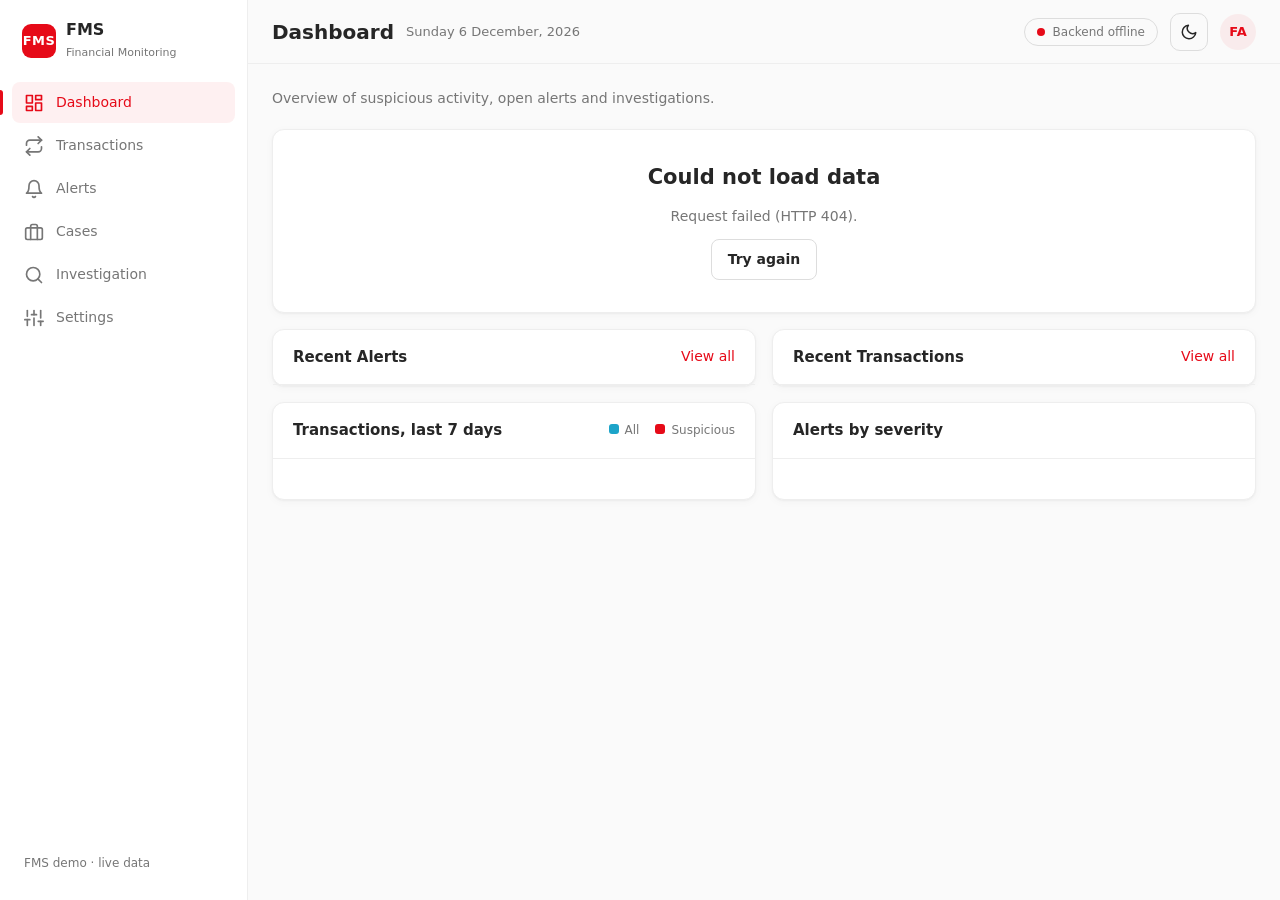
==== frontend/index.html @ 18df4286 "App" ====
<!DOCTYPE html>
<html lang="en">
<head>
  <meta charset="utf-8">
  <meta name="viewport" content="width=device-width, initial-scale=1">
  <title>Dashboard · FMS</title>
  <script src="js/theme.js"></script>
  <link rel="stylesheet" href="css/style.css">
</head>
<body data-page="dashboard" data-title="Dashboard">
  <main>
    <p class="page-desc">Overview of suspicious activity, open alerts and investigations.</p>

    <section class="kpi-grid" id="kpis" aria-label="Key metrics"></section>

    <section class="grid-2">
      <div class="card">
        <div class="card-head"><h2>Recent Alerts</h2><a class="link" href="html/alerts.html">View all</a></div>
        <div id="recent-alerts"></div>
      </div>
      <div class="card">
        <div class="card-head"><h2>Recent Transactions</h2><a class="link" href="html/transactions.html">View all</a></div>
        <div id="recent-transactions"></div>
      </div>
    </section>

    <section class="grid-2">
      <div class="card">
        <div class="card-head">
          <h2>Transactions, last 7 days</h2>
          <div class="legend"><span style="--c: var(--chart-2)">All</span><span style="--c: var(--chart-1)">Suspicious</span></div>
        </div>
        <div class="card-body" id="chart-week"></div>
      </div>
      <div class="card">
        <div class="card-head"><h2>Alerts by severity</h2></div>
        <div class="card-body" id="chart-severity"></div>
      </div>
    </section>
  </main>

  <script src="js/config.js"></script>
  <script src="js/api.js"></script>
  <script src="js/components.js"></script>
  <script src="js/dashboard.js"></script>
</body>
</html>
---- frontend/css/style.css ----
/* FMS viewer – styles
   Colours come from the design guide; themes switch via [data-theme] on <html>. */

:root {
  --bg: #FAFAFA;
  --card: #FFFFFF;
  --sidebar: #FFFFFF;
  --border: #EEEEEE;
  --border-strong: #DDDDDD;
  --text: #262626;
  --muted: #767676;
  --primary: #E60A18;
  --on-primary: #FFFFFF;
  --accent: rgba(230, 10, 24, 0.06);
  --danger: #E60A18;
  --shadow: 0 1px 2px rgba(0, 0, 0, 0.04), 0 2px 10px rgba(0, 0, 0, 0.03);

  --chart-1: #E60A18;
  --chart-2: #1DA4C9;
  --chart-3: #E7BA75;
  --chart-4: #97070E;
  --chart-5: #767676;

  --sev-critical-bg: #97070E; --sev-critical-fg: #FFFFFF;
  --sev-high-bg: #E60A18;     --sev-high-fg: #FFFFFF;
  --sev-medium-bg: #E7BA75;   --sev-medium-fg: #262626;
  --sev-low-bg: #1DA4C9;      --sev-low-fg: #FFFFFF;

  --st-open: #1DA4C9;
  --st-investigating: #E7BA75;
  --st-closed: #00C78A;

  --radius: 12px;
  --sidebar-w: 248px;
  --header-h: 64px;
}

:root[data-theme="dark"] {
  --bg: #191919;
  --card: #262626;
  --sidebar: #191919;
  --border: #333333;
  --border-strong: #444444;
  --text: #EEEEEE;
  --muted: #BFBFBF;
  --primary: #ED5E65;
  --on-primary: #191919;
  --accent: rgba(230, 10, 24, 0.20);
  --danger: #ED5E65;
  --shadow: none;

  --chart-1: #ED5E65;
  --chart-2: #6CD6F4;
  --chart-3: #E7BA75;
  --chart-4: #F6ACB1;
  --chart-5: #BFBFBF;
}

* { box-sizing: border-box; }

html { color-scheme: light; }
:root[data-theme="dark"] { color-scheme: dark; }

body {
  margin: 0;
  background: var(--bg);
  color: var(--text);
  font-family: system-ui, -apple-system, "Segoe UI", Roboto, "Helvetica Neue", Arial, sans-serif;
  font-size: 14px;
  line-height: 1.5;
}

h1, h2, h3, p { margin: 0; }
a { color: inherit; }
button { font: inherit; color: inherit; }
:focus-visible { outline: 2px solid var(--primary); outline-offset: 2px; }

.muted { color: var(--muted); }
.mono { font-family: ui-monospace, SFMono-Regular, Menlo, Consolas, monospace; font-size: 13px; }
.link { color: var(--primary); text-decoration: none; font-weight: 500; }
.link:hover { text-decoration: underline; }
.icon { flex: none; }
[hidden] { display: none !important; }

/* ---------- Shell ---------- */

.sidebar {
  position: fixed; inset: 0 auto 0 0;
  width: var(--sidebar-w);
  background: var(--sidebar);
  border-right: 1px solid var(--border);
  display: flex; flex-direction: column;
  padding: 16px 12px;
  z-index: 40;
}

.brand { display: flex; align-items: center; gap: 10px; padding: 4px 10px 20px; text-decoration: none; }
.brand-mark {
  width: 34px; height: 34px; border-radius: 9px;
  background: var(--primary); color: var(--on-primary);
  display: grid; place-items: center; font-weight: 800; font-size: 13px; letter-spacing: 0.5px;
}
.brand-name { font-weight: 700; font-size: 16px; line-height: 1.1; }
.brand-sub { font-size: 11px; color: var(--muted); }

.nav { display: flex; flex-direction: column; gap: 2px; }
.nav-link {
  position: relative;
  display: flex; align-items: center; gap: 12px;
  padding: 10px 12px; border-radius: 8px;
  color: var(--muted); text-decoration: none; font-weight: 500;
}
.nav-link:hover { background: var(--accent); color: var(--text); }
.nav-link.active { background: var(--accent); color: var(--primary); }
.nav-link.active::before {
  content: ""; position: absolute; left: -12px; top: 8px; bottom: 8px;
  width: 3px; border-radius: 0 3px 3px 0; background: var(--primary);
}
.nav-count {
  margin-left: auto; min-width: 22px; padding: 0 7px; text-align: center;
  border-radius: 999px; background: var(--primary); color: var(--on-primary);
  font-size: 11px; font-weight: 700; line-height: 20px;
}

.sidebar-foot { margin-top: auto; padding: 12px; font-size: 12px; color: var(--muted); }
.sidebar-backdrop { display: none; }

.main-col { margin-left: var(--sidebar-w); min-height: 100vh; }

.header {
  position: sticky; top: 0; z-index: 30;
  height: var(--header-h);
  display: flex; align-items: center; gap: 12px;
  padding: 0 24px;
  background: var(--bg);
  border-bottom: 1px solid var(--border);
}
.header h1 { font-size: 20px; font-weight: 700; }
.header-date { color: var(--muted); font-size: 13px; }
.header-right { margin-left: auto; display: flex; align-items: center; gap: 12px; }

.live-pill {
  display: inline-flex; align-items: center; gap: 8px;
  padding: 4px 12px; border: 1px solid var(--border-strong); border-radius: 999px;
  font-size: 12px; color: var(--muted);
}
.live-dot { width: 8px; height: 8px; border-radius: 50%; background: var(--st-closed); animation: pulse 2s infinite; }
.live-dot.wait { background: var(--muted); animation: none; }
.live-dot.off { background: var(--danger); animation: none; }
@keyframes pulse { 50% { opacity: 0.35; } }

.icon-btn {
  width: 38px; height: 38px; display: grid; place-items: center;
  background: transparent; border: 1px solid var(--border-strong); border-radius: 10px; cursor: pointer;
}
.icon-btn:hover { background: var(--accent); }
.menu-btn { display: none; }
.icon-sun { display: none; }
:root[data-theme="dark"] .icon-sun { display: block; }
:root[data-theme="dark"] .icon-moon { display: none; }

.avatar {
  width: 36px; height: 36px; border-radius: 50%;
  background: var(--accent); color: var(--primary);
  display: grid; place-items: center; font-weight: 700; font-size: 13px;
}

.content { padding: 24px; max-width: 1320px; }
.page-desc { color: var(--muted); margin-bottom: 20px; }

/* ---------- Cards, grids ---------- */

.card { background: var(--card); border: 1px solid var(--border); border-radius: var(--radius); box-shadow: var(--shadow); }
.card-head { display: flex; align-items: center; justify-content: space-between; gap: 12px; padding: 16px 20px; border-bottom: 1px solid var(--border); }
.card-head h2 { font-size: 15px; font-weight: 600; }
.card-body { padding: 20px; }

.kpi-grid { display: grid; grid-template-columns: repeat(auto-fit, minmax(210px, 1fr)); gap: 16px; margin-bottom: 16px; }
.grid-2 { display: grid; grid-template-columns: repeat(2, minmax(0, 1fr)); gap: 16px; margin-bottom: 16px; }

.kpi { display: flex; align-items: flex-start; gap: 12px; padding: 16px; text-decoration: none; transition: border-color 0.15s, transform 0.15s; }
.kpi:hover { border-color: var(--primary); transform: translateY(-1px); }
.kpi-icon { flex: none; width: 40px; height: 40px; border-radius: 10px; display: grid; place-items: center; background: var(--accent); color: var(--primary); }
.kpi-critical .kpi-icon { background: var(--sev-critical-bg); color: #FFFFFF; }
.kpi-blue .kpi-icon { background: color-mix(in srgb, var(--st-open) 18%, transparent); color: var(--st-open); }
.kpi-gold .kpi-icon { background: color-mix(in srgb, var(--st-investigating) 22%, transparent); color: var(--st-investigating); }
.kpi-label { color: var(--muted); font-size: 13px; }
.kpi-value { font-size: 28px; font-weight: 700; line-height: 1.2; }
.kpi-hint { color: var(--muted); font-size: 12px; margin-top: 2px; }

/* ---------- Lists (dashboard widgets) ---------- */

.list-item {
  display: flex; align-items: center; justify-content: space-between; gap: 12px;
  padding: 12px 20px; text-decoration: none; border-bottom: 1px solid var(--border);
}
.list-item:last-child { border-bottom: 0; }
.list-item:hover { background: var(--accent); }
.li-main, .li-side { display: flex; flex-direction: column; min-width: 0; }
.li-side { align-items: flex-end; gap: 4px; flex: none; }
.li-title { font-weight: 600; }
.li-sub { font-size: 12px; color: var(--muted); }
.li-amount { font-weight: 600; }

/* ---------- Badges ---------- */

.badge {
  display: inline-flex; align-items: center; gap: 6px;
  padding: 2px 10px; border-radius: 999px;
  font-size: 12px; font-weight: 600; line-height: 20px; white-space: nowrap;
}
.sev-critical { background: var(--sev-critical-bg); color: var(--sev-critical-fg); }
.sev-high { background: var(--sev-high-bg); color: var(--sev-high-fg); }
.sev-medium { background: var(--sev-medium-bg); color: var(--sev-medium-fg); }
.sev-low { background: var(--sev-low-bg); color: var(--sev-low-fg); }
:root[data-theme="dark"] .sev-critical { box-shadow: inset 0 0 0 1px rgba(255, 255, 255, 0.25); }

.status { background: color-mix(in srgb, var(--c) 16%, transparent); color: var(--text); }
.status::before { content: ""; width: 8px; height: 8px; border-radius: 50%; background: var(--c); }
.status-open, .status-pending { --c: var(--st-open); }
.status-investigating, .status-under-review { --c: var(--st-investigating); }
.status-closed, .status-completed, .status-resolved { --c: var(--st-closed); }
.status-suspicious, .status-confirmed { --c: var(--danger); }
.status-dismissed { --c: var(--muted); }

/* ---------- Tables ---------- */

.toolbar { display: flex; flex-wrap: wrap; align-items: center; gap: 10px; padding: 14px 16px; border-bottom: 1px solid var(--border); }
.toolbar .input[type="search"] { flex: 1 1 220px; max-width: 320px; }
.toolbar-count { margin-left: auto; color: var(--muted); font-size: 13px; }

.input {
  background: var(--card); color: var(--text);
  border: 1px solid var(--border-strong); border-radius: 8px;
  padding: 8px 12px; font: inherit; font-size: 14px;
}
textarea.input { width: 100%; resize: vertical; }

.table-wrap { overflow-x: auto; }
.table { width: 100%; border-collapse: collapse; min-width: 560px; }
.table th {
  text-align: left; padding: 12px 16px;
  font-size: 12px; font-weight: 600; text-transform: uppercase; letter-spacing: 0.04em; color: var(--muted);
  border-bottom: 1px solid var(--border); white-space: nowrap;
}
.table td { padding: 13px 16px; border-bottom: 1px solid var(--border); vertical-align: middle; }
.table tr:last-child td { border-bottom: 0; }
.table .num { text-align: right; }
.table tbody tr.clickable { cursor: pointer; }
.table tbody tr.clickable:hover { background: var(--accent); }
.table .id { font-weight: 600; }
.was { display: block; font-size: 12px; color: var(--muted); text-decoration: line-through; }
.empty { padding: 40px 20px; text-align: center; color: var(--muted); }

/* ---------- Buttons ---------- */

.btn {
  display: inline-flex; align-items: center; justify-content: center; gap: 8px;
  padding: 9px 16px; border-radius: 8px; border: 1px solid transparent;
  font-weight: 600; font-size: 14px; text-decoration: none; cursor: pointer;
}
.btn-primary { background: var(--primary); color: var(--on-primary); }
.btn-primary:hover { filter: brightness(0.92); }
.btn-ghost { background: transparent; border-color: var(--border-strong); color: var(--text); }
.btn-ghost:hover { background: var(--accent); }

/* ---------- Drawer ---------- */

.overlay { position: fixed; inset: 0; background: rgba(0, 0, 0, 0.4); opacity: 0; pointer-events: none; transition: opacity 0.2s; z-index: 50; }
.drawer-open .overlay { opacity: 1; pointer-events: auto; }

.drawer {
  position: fixed; top: 0; right: 0; bottom: 0; z-index: 60;
  width: min(480px, 100vw);
  background: var(--card); border-left: 1px solid var(--border);
  display: flex; flex-direction: column;
  transform: translateX(100%); transition: transform 0.25s ease; visibility: hidden;
}
.drawer.open { transform: none; visibility: visible; }
.drawer-head { display: flex; align-items: flex-start; justify-content: space-between; gap: 12px; padding: 20px; border-bottom: 1px solid var(--border); }
.drawer-head h2 { font-size: 18px; }
.drawer-sub { margin-top: 6px; display: flex; gap: 8px; flex-wrap: wrap; }
.drawer-body { padding: 20px; overflow-y: auto; flex: 1; }
.drawer-actions { padding: 16px 20px; border-top: 1px solid var(--border); display: flex; gap: 10px; flex-wrap: wrap; }

.details { margin: 0; display: grid; gap: 16px; }
.details dt { font-size: 12px; color: var(--muted); margin-bottom: 2px; }
.details dd { margin: 0; font-weight: 500; }
.details.cols { grid-template-columns: repeat(auto-fit, minmax(170px, 1fr)); }

.section-title { font-size: 12px; font-weight: 600; text-transform: uppercase; letter-spacing: 0.04em; color: var(--muted); margin: 24px 0 10px; }
.note { padding: 12px 14px; border-radius: 8px; background: var(--accent); }

/* ---------- Timeline ---------- */

.timeline { list-style: none; margin: 0; padding: 0; }
.timeline li { position: relative; padding: 0 0 18px 22px; }
.timeline li::before { content: ""; position: absolute; left: 3px; top: 6px; width: 9px; height: 9px; border-radius: 50%; background: var(--primary); }
.timeline li::after { content: ""; position: absolute; left: 7px; top: 16px; bottom: -2px; width: 1px; background: var(--border-strong); }
.timeline li:last-child { padding-bottom: 0; }
.timeline li:last-child::after { display: none; }
.tl-event { font-weight: 600; }
.tl-detail { color: var(--muted); font-size: 13px; }
.tl-time { color: var(--muted); font-size: 12px; }

/* ---------- Charts ---------- */

.legend { display: flex; gap: 16px; font-size: 12px; color: var(--muted); }
.legend span::before { content: ""; display: inline-block; width: 10px; height: 10px; border-radius: 3px; background: var(--c); margin-right: 6px; }

.bars { display: flex; justify-content: space-between; gap: 8px; }
.bar-group { flex: 1; display: flex; flex-direction: column; align-items: center; gap: 8px; }
.bar-pair { height: 170px; display: flex; align-items: flex-end; gap: 4px; }
.bar-col { height: 100%; display: flex; flex-direction: column; justify-content: flex-end; align-items: center; gap: 3px; }
.bar { width: 20px; border-radius: 4px 4px 0 0; min-height: 4px; }
.bar-val { font-size: 11px; color: var(--muted); }
.bar-label { font-size: 12px; color: var(--muted); }

.hbar { display: grid; grid-template-columns: 72px 1fr 28px; align-items: center; gap: 12px; margin-bottom: 14px; }
.hbar:last-child { margin-bottom: 0; }
.hbar-track { height: 12px; border-radius: 6px; background: var(--accent); overflow: hidden; }
.hbar-fill { height: 100%; border-radius: 6px; }
.hbar-count { text-align: right; font-weight: 600; }

/* ---------- Spinner ---------- */

.spinner-wrap { grid-column: 1 / -1; display: grid; place-items: center; padding: 40px 0; }
.spinner { width: 28px; height: 28px; border-radius: 50%; border: 3px solid var(--border-strong); border-top-color: var(--primary); animation: spin 0.8s linear infinite; }
@keyframes spin { to { transform: rotate(360deg); } }

/* ---------- Investigation ---------- */

.inv-top { display: flex; flex-wrap: wrap; align-items: center; justify-content: space-between; gap: 12px; margin-bottom: 16px; }
.inv-top label { display: flex; align-items: center; gap: 10px; color: var(--muted); }

.flow { list-style: none; margin: 0 0 16px; padding: 0; display: flex; flex-wrap: wrap; align-items: center; gap: 6px 8px; }
.flow li { display: flex; align-items: center; gap: 8px; }
.flow li:not(:last-child)::after { content: "›"; color: var(--muted); }
.flow a, .flow button, .flow .current {
  padding: 4px 12px; border-radius: 999px; border: 1px solid var(--border-strong);
  background: var(--card); text-decoration: none; font-size: 13px; font-weight: 500; cursor: pointer;
}
.flow a:hover, .flow button:hover { border-color: var(--primary); color: var(--primary); }
.flow .current { background: var(--accent); border-color: var(--primary); color: var(--primary); cursor: default; }

.case-summary { margin-bottom: 16px; }
.case-title { display: flex; flex-wrap: wrap; align-items: center; gap: 10px; margin-bottom: 4px; }
.case-title h2 { font-size: 18px; }

.tabs { display: flex; gap: 4px; border-bottom: 1px solid var(--border); margin-bottom: 16px; overflow-x: auto; }
.tab {
  background: none; border: 0; border-bottom: 2px solid transparent; margin-bottom: -1px;
  padding: 10px 18px; cursor: pointer; color: var(--muted); font-weight: 600; white-space: nowrap;
}
.tab:hover { color: var(--text); }
.tab[aria-selected="true"] { color: var(--primary); border-bottom-color: var(--primary); }
.tab-count { margin-left: 6px; padding: 0 7px; border-radius: 999px; background: var(--accent); font-size: 12px; }

.stack { display: grid; gap: 16px; }
.alert-desc { margin-bottom: 16px; }

.compare { display: flex; flex-wrap: wrap; align-items: center; gap: 12px 20px; }
.compare .label { display: block; font-size: 12px; color: var(--muted); }
.compare .amount { font-size: 24px; font-weight: 700; }
.compare .from .amount { text-decoration: line-through; color: var(--muted); }
.compare .to .amount { color: var(--danger); }
.compare .arrow { color: var(--muted); }
.diff { padding: 4px 12px; border-radius: 999px; background: var(--accent); color: var(--danger); font-weight: 600; }

.finding { padding: 16px 20px; }
.finding-head { display: flex; flex-wrap: wrap; align-items: center; justify-content: space-between; gap: 8px; margin-bottom: 6px; }
.finding-head h3 { font-size: 15px; }
.finding p { white-space: pre-line; }
.finding-meta { margin-top: 10px; font-size: 12px; color: var(--muted); }

.finding-form { padding: 20px; display: grid; gap: 14px; }
.finding-form label { display: grid; gap: 6px; font-weight: 500; }
.finding-form select { justify-self: start; }
.form-actions { display: flex; gap: 10px; }

/* ---------- Settings ---------- */

.settings-list { display: grid; gap: 16px; max-width: 720px; }
.setting-row { display: flex; align-items: center; justify-content: space-between; gap: 16px; padding: 14px 0; border-bottom: 1px solid var(--border); }
.setting-row:last-child { border-bottom: 0; }
.setting-row .li-sub { display: block; }
.setting-row input[type="checkbox"], .setting-row input[type="radio"] { accent-color: var(--primary); width: 18px; height: 18px; }
.radio-group { display: flex; gap: 20px; }
.radio-group label { display: flex; align-items: center; gap: 8px; cursor: pointer; }
.saved-msg { color: var(--st-closed); font-size: 13px; }

/* ---------- Forms, banners, error state ---------- */

.field { display: grid; gap: 6px; font-weight: 500; }
.field .input { width: 100%; }
.form-error { padding: 10px 14px; border-radius: 8px; background: var(--accent); color: var(--danger); font-weight: 500; }
.banner { padding: 12px 16px; border-radius: 10px; background: var(--accent); border: 1px solid var(--primary); }
.error-card { padding: 32px 20px; display: grid; gap: 12px; justify-items: center; text-align: center; }
.event-help { margin-bottom: 16px; }
.event-form { display: grid; grid-template-columns: repeat(auto-fit, minmax(200px, 1fr)); gap: 16px; align-items: end; margin-bottom: 16px; }

/* ---------- Responsive ---------- */

@media (max-width: 900px) {
  .sidebar { transform: translateX(-100%); transition: transform 0.25s ease; }
  .nav-open .sidebar { transform: none; }
  .nav-open .sidebar-backdrop { display: block; position: fixed; inset: 0; background: rgba(0, 0, 0, 0.4); z-index: 35; }
  .main-col { margin-left: 0; }
  .menu-btn { display: grid; }
  .header { padding: 0 16px; }
  .header-date, .live-pill { display: none; }
  .content { padding: 16px; }
  .grid-2 { grid-template-columns: 1fr; }
}

@media (prefers-reduced-motion: reduce) {
  *, *::before, *::after { animation: none !important; transition: none !important; }
}
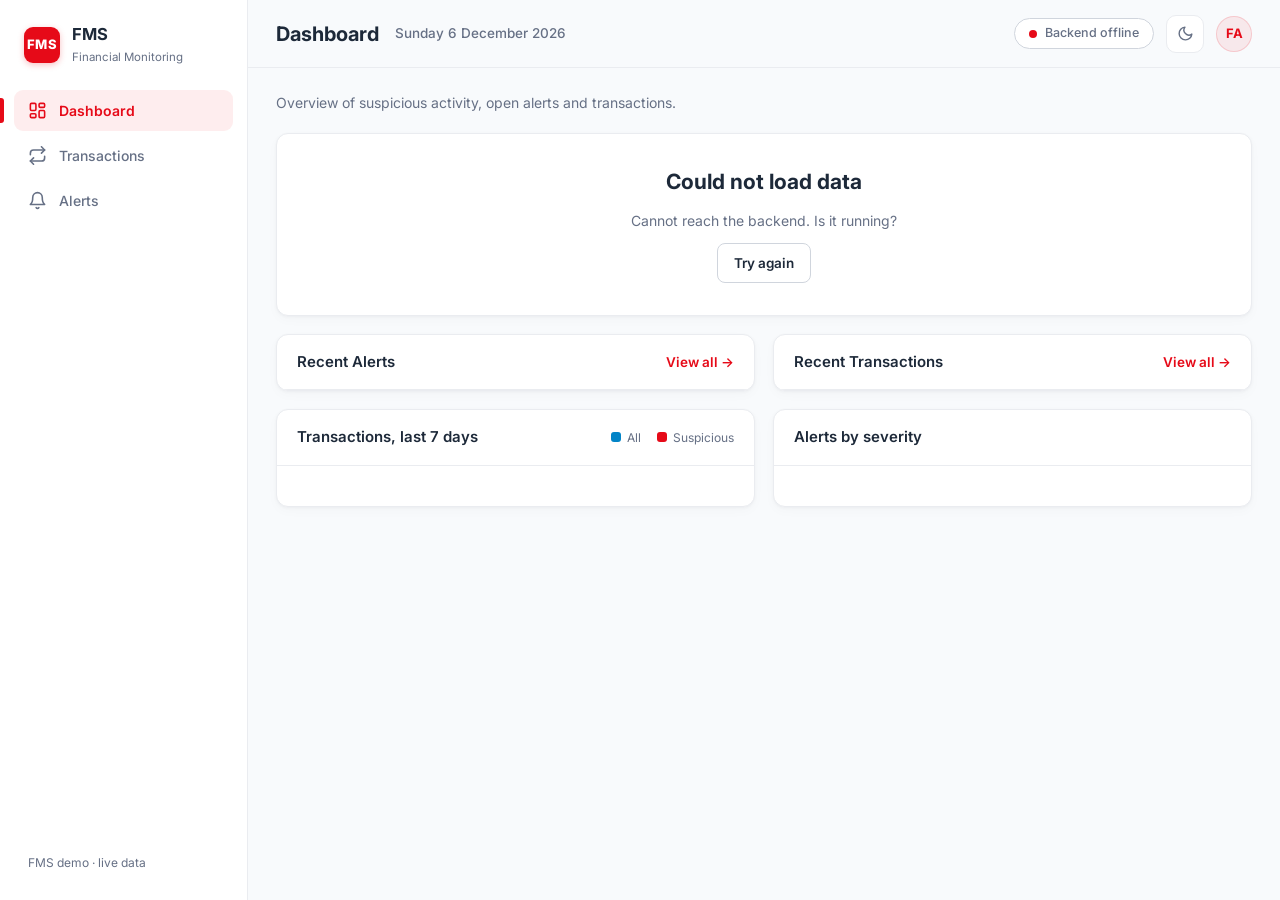
==== commit da8bf743: "Changes in the UI" ====
--- a/frontend/index.html
+++ b/frontend/index.html
@@ -9,31 +9,45 @@
 </head>
 <body data-page="dashboard" data-title="Dashboard">
   <main>
-    <p class="page-desc">Overview of suspicious activity, open alerts and investigations.</p>
+    <p class="page-desc">Overview of suspicious activity, open alerts and transactions.</p>
 
+    <!-- Key Metrics Grid -->
     <section class="kpi-grid" id="kpis" aria-label="Key metrics"></section>
 
+    <!-- Recent Alerts & Transactions -->
     <section class="grid-2">
       <div class="card">
-        <div class="card-head"><h2>Recent Alerts</h2><a class="link" href="html/alerts.html">View all</a></div>
+        <div class="card-head">
+          <h2>Recent Alerts</h2>
+          <a class="link" href="html/alerts.html">View all →</a>
+        </div>
         <div id="recent-alerts"></div>
       </div>
       <div class="card">
-        <div class="card-head"><h2>Recent Transactions</h2><a class="link" href="html/transactions.html">View all</a></div>
+        <div class="card-head">
+          <h2>Recent Transactions</h2>
+          <a class="link" href="html/transactions.html">View all →</a>
+        </div>
         <div id="recent-transactions"></div>
       </div>
     </section>
 
+    <!-- Charts Grid -->
     <section class="grid-2">
       <div class="card">
         <div class="card-head">
           <h2>Transactions, last 7 days</h2>
-          <div class="legend"><span style="--c: var(--chart-2)">All</span><span style="--c: var(--chart-1)">Suspicious</span></div>
+          <div class="legend">
+            <span style="--c: var(--chart-2)">All</span>
+            <span style="--c: var(--chart-1)">Suspicious</span>
+          </div>
         </div>
         <div class="card-body" id="chart-week"></div>
       </div>
       <div class="card">
-        <div class="card-head"><h2>Alerts by severity</h2></div>
+        <div class="card-head">
+          <h2>Alerts by severity</h2>
+        </div>
         <div class="card-body" id="chart-severity"></div>
       </div>
     </section>
@@ -44,4 +58,4 @@
   <script src="js/components.js"></script>
   <script src="js/dashboard.js"></script>
 </body>
-</html>
+</html>
--- a/frontend/css/style.css
+++ b/frontend/css/style.css
@@ -1,88 +1,103 @@
-/* FMS viewer – styles
-   Colours come from the design guide; themes switch via [data-theme] on <html>. */
+/* ==========================================================================
+   FMS (Financial Monitoring System) – Clean Modern Enhanced Theme
+   Preserves the original clean layout with polished typography, cards & states
+   ========================================================================== */
+
+@import url('https://fonts.googleapis.com/css2?family=Inter:wght@400;500;600;700;800&display=swap');
 
 :root {
-  --bg: #FAFAFA;
+  /* Surfaces */
+  --bg: #F8FAFC;
   --card: #FFFFFF;
   --sidebar: #FFFFFF;
-  --border: #EEEEEE;
-  --border-strong: #DDDDDD;
-  --text: #262626;
-  --muted: #767676;
+  --border: #EAECF0;
+  --border-strong: #D0D5DD;
+  --text: #1D2939;
+  --muted: #667085;
   --primary: #E60A18;
   --on-primary: #FFFFFF;
-  --accent: rgba(230, 10, 24, 0.06);
+  --accent: rgba(230, 10, 24, 0.07);
   --danger: #E60A18;
-  --shadow: 0 1px 2px rgba(0, 0, 0, 0.04), 0 2px 10px rgba(0, 0, 0, 0.03);
-
+  --shadow: 0 1px 3px rgba(16, 24, 40, 0.04), 0 4px 12px rgba(16, 24, 40, 0.025);
+
+  /* Charts */
   --chart-1: #E60A18;
-  --chart-2: #1DA4C9;
-  --chart-3: #E7BA75;
+  --chart-2: #0284C7;
+  --chart-3: #F59E0B;
   --chart-4: #97070E;
-  --chart-5: #767676;
-
+  --chart-5: #667085;
+
+  /* Severities */
   --sev-critical-bg: #97070E; --sev-critical-fg: #FFFFFF;
   --sev-high-bg: #E60A18;     --sev-high-fg: #FFFFFF;
-  --sev-medium-bg: #E7BA75;   --sev-medium-fg: #262626;
-  --sev-low-bg: #1DA4C9;      --sev-low-fg: #FFFFFF;
-
-  --st-open: #1DA4C9;
-  --st-investigating: #E7BA75;
-  --st-closed: #00C78A;
+  --sev-medium-bg: #F59E0B;   --sev-medium-fg: #1F2937;
+  --sev-low-bg: #0284C7;      --sev-low-fg: #FFFFFF;
+
+  /* Statuses */
+  --st-open: #0284C7;
+  --st-investigating: #F59E0B;
+  --st-closed: #10B981;
 
   --radius: 12px;
   --sidebar-w: 248px;
-  --header-h: 64px;
+  --header-h: 68px;
 }
 
 :root[data-theme="dark"] {
-  --bg: #191919;
-  --card: #262626;
-  --sidebar: #191919;
-  --border: #333333;
-  --border-strong: #444444;
-  --text: #EEEEEE;
-  --muted: #BFBFBF;
-  --primary: #ED5E65;
-  --on-primary: #191919;
-  --accent: rgba(230, 10, 24, 0.20);
-  --danger: #ED5E65;
-  --shadow: none;
-
-  --chart-1: #ED5E65;
-  --chart-2: #6CD6F4;
-  --chart-3: #E7BA75;
-  --chart-4: #F6ACB1;
-  --chart-5: #BFBFBF;
-}
-
-* { box-sizing: border-box; }
+  --bg: #0F172A;
+  --card: #1E293B;
+  --sidebar: #0F172A;
+  --border: #334155;
+  --border-strong: #475569;
+  --text: #F8FAFC;
+  --muted: #94A3B8;
+  --primary: #EF4444;
+  --on-primary: #FFFFFF;
+  --accent: rgba(239, 68, 68, 0.15);
+  --danger: #EF4444;
+  --shadow: 0 4px 14px rgba(0, 0, 0, 0.3);
+
+  --chart-1: #EF4444;
+  --chart-2: #38BDF8;
+  --chart-3: #FBBF24;
+  --chart-4: #F87171;
+  --chart-5: #94A3B8;
+
+  --sev-critical-bg: #DC2626; --sev-critical-fg: #FFFFFF;
+  --sev-high-bg: #EF4444;     --sev-high-fg: #FFFFFF;
+  --sev-medium-bg: #F59E0B;   --sev-medium-fg: #0F172A;
+  --sev-low-bg: #0284C7;      --sev-low-fg: #FFFFFF;
+}
+
+* { box-sizing: border-box; margin: 0; padding: 0; }
 
 html { color-scheme: light; }
 :root[data-theme="dark"] { color-scheme: dark; }
 
 body {
-  margin: 0;
   background: var(--bg);
   color: var(--text);
-  font-family: system-ui, -apple-system, "Segoe UI", Roboto, "Helvetica Neue", Arial, sans-serif;
+  font-family: 'Inter', system-ui, -apple-system, BlinkMacSystemFont, "Segoe UI", Roboto, sans-serif;
   font-size: 14px;
   line-height: 1.5;
+  -webkit-font-smoothing: antialiased;
 }
 
 h1, h2, h3, p { margin: 0; }
-a { color: inherit; }
-button { font: inherit; color: inherit; }
+a { color: inherit; text-decoration: none; }
+button { font: inherit; color: inherit; border: none; background: none; cursor: pointer; }
 :focus-visible { outline: 2px solid var(--primary); outline-offset: 2px; }
 
 .muted { color: var(--muted); }
 .mono { font-family: ui-monospace, SFMono-Regular, Menlo, Consolas, monospace; font-size: 13px; }
-.link { color: var(--primary); text-decoration: none; font-weight: 500; }
-.link:hover { text-decoration: underline; }
+.link { color: var(--primary); text-decoration: none; font-weight: 600; font-size: 13.5px; transition: opacity 0.15s; }
+.link:hover { opacity: 0.8; text-decoration: underline; }
 .icon { flex: none; }
 [hidden] { display: none !important; }
 
-/* ---------- Shell ---------- */
+/* ==========================================================================
+   Shell (Sidebar & Header)
+   ========================================================================== */
 
 .sidebar {
   position: fixed; inset: 0 auto 0 0;
@@ -90,31 +105,43 @@
   background: var(--sidebar);
   border-right: 1px solid var(--border);
   display: flex; flex-direction: column;
-  padding: 16px 12px;
+  padding: 20px 14px 16px;
   z-index: 40;
-}
-
-.brand { display: flex; align-items: center; gap: 10px; padding: 4px 10px 20px; text-decoration: none; }
+  transition: transform 0.25s ease;
+}
+
+.brand {
+  display: flex; align-items: center; gap: 12px;
+  padding: 4px 10px 24px;
+  text-decoration: none;
+}
 .brand-mark {
-  width: 34px; height: 34px; border-radius: 9px;
+  width: 36px; height: 36px; border-radius: 9px;
   background: var(--primary); color: var(--on-primary);
-  display: grid; place-items: center; font-weight: 800; font-size: 13px; letter-spacing: 0.5px;
-}
-.brand-name { font-weight: 700; font-size: 16px; line-height: 1.1; }
-.brand-sub { font-size: 11px; color: var(--muted); }
-
-.nav { display: flex; flex-direction: column; gap: 2px; }
+  display: grid; place-items: center;
+  font-weight: 800; font-size: 13px; letter-spacing: 0.5px;
+  box-shadow: 0 2px 6px rgba(230, 10, 24, 0.25);
+}
+.brand-name { font-weight: 700; font-size: 16.5px; line-height: 1.1; color: var(--text); }
+.brand-sub { font-size: 11.5px; color: var(--muted); }
+
+.nav { display: flex; flex-direction: column; gap: 4px; flex: 1; }
 .nav-link {
   position: relative;
   display: flex; align-items: center; gap: 12px;
-  padding: 10px 12px; border-radius: 8px;
-  color: var(--muted); text-decoration: none; font-weight: 500;
+  padding: 10px 14px; border-radius: 9px;
+  color: var(--muted); text-decoration: none; font-weight: 500; font-size: 14px;
+  transition: all 0.15s ease;
 }
 .nav-link:hover { background: var(--accent); color: var(--text); }
-.nav-link.active { background: var(--accent); color: var(--primary); }
+.nav-link.active {
+  background: var(--accent);
+  color: var(--primary);
+  font-weight: 600;
+}
 .nav-link.active::before {
-  content: ""; position: absolute; left: -12px; top: 8px; bottom: 8px;
-  width: 3px; border-radius: 0 3px 3px 0; background: var(--primary);
+  content: ""; position: absolute; left: -14px; top: 8px; bottom: 8px;
+  width: 3.5px; border-radius: 0 3px 3px 0; background: var(--primary);
 }
 .nav-count {
   margin-left: auto; min-width: 22px; padding: 0 7px; text-align: center;
@@ -122,7 +149,7 @@
   font-size: 11px; font-weight: 700; line-height: 20px;
 }
 
-.sidebar-foot { margin-top: auto; padding: 12px; font-size: 12px; color: var(--muted); }
+.sidebar-foot { margin-top: auto; padding: 12px 14px; font-size: 12px; color: var(--muted); }
 .sidebar-backdrop { display: none; }
 
 .main-col { margin-left: var(--sidebar-w); min-height: 100vh; }
@@ -130,19 +157,19 @@
 .header {
   position: sticky; top: 0; z-index: 30;
   height: var(--header-h);
-  display: flex; align-items: center; gap: 12px;
-  padding: 0 24px;
+  display: flex; align-items: center; gap: 16px;
+  padding: 0 28px;
   background: var(--bg);
   border-bottom: 1px solid var(--border);
 }
-.header h1 { font-size: 20px; font-weight: 700; }
-.header-date { color: var(--muted); font-size: 13px; }
+.header h1 { font-size: 20px; font-weight: 700; color: var(--text); }
+.header-date { color: var(--muted); font-size: 13.5px; font-weight: 500; }
 .header-right { margin-left: auto; display: flex; align-items: center; gap: 12px; }
 
 .live-pill {
   display: inline-flex; align-items: center; gap: 8px;
-  padding: 4px 12px; border: 1px solid var(--border-strong); border-radius: 999px;
-  font-size: 12px; color: var(--muted);
+  padding: 5px 14px; border: 1px solid var(--border-strong); border-radius: 999px;
+  font-size: 12.5px; font-weight: 500; color: var(--muted); background: var(--card);
 }
 .live-dot { width: 8px; height: 8px; border-radius: 50%; background: var(--st-closed); animation: pulse 2s infinite; }
 .live-dot.wait { background: var(--muted); animation: none; }
@@ -151,9 +178,10 @@
 
 .icon-btn {
   width: 38px; height: 38px; display: grid; place-items: center;
-  background: transparent; border: 1px solid var(--border-strong); border-radius: 10px; cursor: pointer;
-}
-.icon-btn:hover { background: var(--accent); }
+  background: var(--card); border: 1px solid var(--border); border-radius: 10px; cursor: pointer;
+  color: var(--muted); transition: all 0.15s;
+}
+.icon-btn:hover { background: var(--accent); color: var(--text); border-color: var(--border-strong); }
 .menu-btn { display: none; }
 .icon-sun { display: none; }
 :root[data-theme="dark"] .icon-sun { display: block; }
@@ -163,46 +191,88 @@
   width: 36px; height: 36px; border-radius: 50%;
   background: var(--accent); color: var(--primary);
   display: grid; place-items: center; font-weight: 700; font-size: 13px;
-}
-
-.content { padding: 24px; max-width: 1320px; }
-.page-desc { color: var(--muted); margin-bottom: 20px; }
-
-/* ---------- Cards, grids ---------- */
-
-.card { background: var(--card); border: 1px solid var(--border); border-radius: var(--radius); box-shadow: var(--shadow); }
-.card-head { display: flex; align-items: center; justify-content: space-between; gap: 12px; padding: 16px 20px; border-bottom: 1px solid var(--border); }
-.card-head h2 { font-size: 15px; font-weight: 600; }
+  border: 1px solid rgba(230, 10, 24, 0.15);
+}
+
+.content { padding: 24px 28px; max-width: 1360px; }
+.page-desc { color: var(--muted); margin-bottom: 20px; font-size: 14px; }
+
+/* ==========================================================================
+   Cards & Grids
+   ========================================================================== */
+
+.card {
+  background: var(--card);
+  border: 1px solid var(--border);
+  border-radius: var(--radius);
+  box-shadow: var(--shadow);
+  overflow: hidden;
+}
+.card-head {
+  display: flex; align-items: center; justify-content: space-between; gap: 12px;
+  padding: 16px 20px; border-bottom: 1px solid var(--border);
+}
+.card-head h2 { font-size: 15px; font-weight: 600; color: var(--text); }
 .card-body { padding: 20px; }
 
-.kpi-grid { display: grid; grid-template-columns: repeat(auto-fit, minmax(210px, 1fr)); gap: 16px; margin-bottom: 16px; }
-.grid-2 { display: grid; grid-template-columns: repeat(2, minmax(0, 1fr)); gap: 16px; margin-bottom: 16px; }
-
-.kpi { display: flex; align-items: flex-start; gap: 12px; padding: 16px; text-decoration: none; transition: border-color 0.15s, transform 0.15s; }
-.kpi:hover { border-color: var(--primary); transform: translateY(-1px); }
-.kpi-icon { flex: none; width: 40px; height: 40px; border-radius: 10px; display: grid; place-items: center; background: var(--accent); color: var(--primary); }
+.kpi-grid {
+  display: grid;
+  grid-template-columns: repeat(auto-fit, minmax(220px, 1fr));
+  gap: 16px;
+  margin-bottom: 18px;
+}
+.grid-2 {
+  display: grid;
+  grid-template-columns: repeat(2, minmax(0, 1fr));
+  gap: 18px;
+  margin-bottom: 18px;
+}
+
+.kpi {
+  display: flex; align-items: flex-start; gap: 14px;
+  padding: 18px 20px; text-decoration: none;
+  transition: all 0.15s ease;
+}
+a.kpi:hover {
+  border-color: var(--primary);
+  transform: translateY(-2px);
+  box-shadow: 0 4px 14px rgba(0, 0, 0, 0.05);
+}
+.kpi-icon {
+  flex: none; width: 42px; height: 42px; border-radius: 10px;
+  display: grid; place-items: center;
+  background: var(--accent); color: var(--primary);
+}
 .kpi-critical .kpi-icon { background: var(--sev-critical-bg); color: #FFFFFF; }
-.kpi-blue .kpi-icon { background: color-mix(in srgb, var(--st-open) 18%, transparent); color: var(--st-open); }
-.kpi-gold .kpi-icon { background: color-mix(in srgb, var(--st-investigating) 22%, transparent); color: var(--st-investigating); }
-.kpi-label { color: var(--muted); font-size: 13px; }
-.kpi-value { font-size: 28px; font-weight: 700; line-height: 1.2; }
-.kpi-hint { color: var(--muted); font-size: 12px; margin-top: 2px; }
-
-/* ---------- Lists (dashboard widgets) ---------- */
+.kpi-blue .kpi-icon { background: rgba(2, 132, 199, 0.12); color: var(--st-open); }
+.kpi-gold .kpi-icon { background: rgba(245, 158, 11, 0.14); color: var(--st-investigating); }
+.kpi-purple .kpi-icon { background: rgba(139, 92, 246, 0.14); color: #8B5CF6; }
+
+.kpi-body { display: flex; flex-direction: column; }
+.kpi-label { color: var(--muted); font-size: 13px; font-weight: 500; }
+.kpi-value { font-size: 26px; font-weight: 700; line-height: 1.2; color: var(--text); margin: 2px 0 3px; }
+.kpi-hint { color: var(--muted); font-size: 12px; }
+
+/* ==========================================================================
+   List Items (Dashboard Recent Widgets)
+   ========================================================================== */
 
 .list-item {
-  display: flex; align-items: center; justify-content: space-between; gap: 12px;
-  padding: 12px 20px; text-decoration: none; border-bottom: 1px solid var(--border);
+  display: flex; align-items: center; justify-content: space-between; gap: 14px;
+  padding: 13px 20px; text-decoration: none; border-bottom: 1px solid var(--border);
+  transition: background 0.15s;
 }
 .list-item:last-child { border-bottom: 0; }
 .list-item:hover { background: var(--accent); }
 .li-main, .li-side { display: flex; flex-direction: column; min-width: 0; }
 .li-side { align-items: flex-end; gap: 4px; flex: none; }
-.li-title { font-weight: 600; }
-.li-sub { font-size: 12px; color: var(--muted); }
-.li-amount { font-weight: 600; }
-
-/* ---------- Badges ---------- */
+.li-title { font-weight: 600; color: var(--text); font-size: 13.5px; }
+.li-sub { font-size: 12px; color: var(--muted); margin-top: 2px; }
+.li-amount { font-weight: 600; font-size: 13.5px; color: var(--text); }
+
+/* ==========================================================================
+   Badges
+   ========================================================================== */
 
 .badge {
   display: inline-flex; align-items: center; gap: 6px;
@@ -213,60 +283,77 @@
 .sev-high { background: var(--sev-high-bg); color: var(--sev-high-fg); }
 .sev-medium { background: var(--sev-medium-bg); color: var(--sev-medium-fg); }
 .sev-low { background: var(--sev-low-bg); color: var(--sev-low-fg); }
-:root[data-theme="dark"] .sev-critical { box-shadow: inset 0 0 0 1px rgba(255, 255, 255, 0.25); }
-
-.status { background: color-mix(in srgb, var(--c) 16%, transparent); color: var(--text); }
-.status::before { content: ""; width: 8px; height: 8px; border-radius: 50%; background: var(--c); }
+
+.status { background: color-mix(in srgb, var(--c) 14%, transparent); color: var(--text); }
+.status::before { content: ""; width: 7px; height: 7px; border-radius: 50%; background: var(--c); }
 .status-open, .status-pending { --c: var(--st-open); }
 .status-investigating, .status-under-review { --c: var(--st-investigating); }
 .status-closed, .status-completed, .status-resolved { --c: var(--st-closed); }
 .status-suspicious, .status-confirmed { --c: var(--danger); }
 .status-dismissed { --c: var(--muted); }
 
-/* ---------- Tables ---------- */
-
-.toolbar { display: flex; flex-wrap: wrap; align-items: center; gap: 10px; padding: 14px 16px; border-bottom: 1px solid var(--border); }
+/* ==========================================================================
+   Tables & Toolbars
+   ========================================================================== */
+
+.toolbar {
+  display: flex; flex-wrap: wrap; align-items: center; gap: 10px;
+  padding: 14px 18px; border-bottom: 1px solid var(--border);
+  background: var(--card);
+}
 .toolbar .input[type="search"] { flex: 1 1 220px; max-width: 320px; }
-.toolbar-count { margin-left: auto; color: var(--muted); font-size: 13px; }
+.toolbar-count { margin-left: auto; color: var(--muted); font-size: 13px; font-weight: 500; }
 
 .input {
   background: var(--card); color: var(--text);
   border: 1px solid var(--border-strong); border-radius: 8px;
-  padding: 8px 12px; font: inherit; font-size: 14px;
-}
-textarea.input { width: 100%; resize: vertical; }
-
-.table-wrap { overflow-x: auto; }
-.table { width: 100%; border-collapse: collapse; min-width: 560px; }
+  padding: 8px 12px; font: inherit; font-size: 13.5px;
+  transition: border-color 0.15s;
+}
+.input:focus { border-color: var(--primary); }
+
+.table-wrap { overflow-x: auto; background: var(--card); }
+.table { width: 100%; border-collapse: collapse; min-width: 600px; }
 .table th {
-  text-align: left; padding: 12px 16px;
+  text-align: left; padding: 13px 18px;
   font-size: 12px; font-weight: 600; text-transform: uppercase; letter-spacing: 0.04em; color: var(--muted);
-  border-bottom: 1px solid var(--border); white-space: nowrap;
-}
-.table td { padding: 13px 16px; border-bottom: 1px solid var(--border); vertical-align: middle; }
+  border-bottom: 1px solid var(--border); white-space: nowrap; background: var(--bg);
+}
+.table td { padding: 13px 18px; border-bottom: 1px solid var(--border); vertical-align: middle; }
 .table tr:last-child td { border-bottom: 0; }
 .table .num { text-align: right; }
 .table tbody tr.clickable { cursor: pointer; }
 .table tbody tr.clickable:hover { background: var(--accent); }
-.table .id { font-weight: 600; }
-.was { display: block; font-size: 12px; color: var(--muted); text-decoration: line-through; }
+.table .id { font-weight: 600; color: var(--primary); }
+.was { display: block; font-size: 11.5px; color: var(--muted); text-decoration: line-through; }
 .empty { padding: 40px 20px; text-align: center; color: var(--muted); }
 
-/* ---------- Buttons ---------- */
-
-.btn {
-  display: inline-flex; align-items: center; justify-content: center; gap: 8px;
-  padding: 9px 16px; border-radius: 8px; border: 1px solid transparent;
-  font-weight: 600; font-size: 14px; text-decoration: none; cursor: pointer;
-}
-.btn-primary { background: var(--primary); color: var(--on-primary); }
-.btn-primary:hover { filter: brightness(0.92); }
-.btn-ghost { background: transparent; border-color: var(--border-strong); color: var(--text); }
-.btn-ghost:hover { background: var(--accent); }
-
-/* ---------- Drawer ---------- */
-
-.overlay { position: fixed; inset: 0; background: rgba(0, 0, 0, 0.4); opacity: 0; pointer-events: none; transition: opacity 0.2s; z-index: 50; }
+/* ==========================================================================
+   Charts
+   ========================================================================== */
+
+.legend { display: flex; gap: 16px; font-size: 12px; color: var(--muted); }
+.legend span::before { content: ""; display: inline-block; width: 10px; height: 10px; border-radius: 3px; background: var(--c); margin-right: 6px; }
+
+.bars { display: flex; justify-content: space-between; gap: 8px; }
+.bar-group { flex: 1; display: flex; flex-direction: column; align-items: center; gap: 8px; }
+.bar-pair { height: 160px; display: flex; align-items: flex-end; gap: 4px; }
+.bar-col { height: 100%; display: flex; flex-direction: column; justify-content: flex-end; align-items: center; gap: 3px; }
+.bar { width: 18px; border-radius: 4px 4px 0 0; min-height: 4px; transition: height 0.3s; }
+.bar-val { font-size: 11px; color: var(--muted); font-weight: 600; }
+.bar-label { font-size: 12px; color: var(--muted); }
+
+.hbar { display: grid; grid-template-columns: 76px 1fr 32px; align-items: center; gap: 12px; margin-bottom: 14px; }
+.hbar:last-child { margin-bottom: 0; }
+.hbar-track { height: 12px; border-radius: 6px; background: var(--accent); overflow: hidden; }
+.hbar-fill { height: 100%; border-radius: 6px; transition: width 0.4s; }
+.hbar-count { text-align: right; font-weight: 600; font-size: 13px; }
+
+/* ==========================================================================
+   Drawers & Modals
+   ========================================================================== */
+
+.overlay { position: fixed; inset: 0; background: rgba(0, 0, 0, 0.45); opacity: 0; pointer-events: none; transition: opacity 0.2s; z-index: 50; }
 .drawer-open .overlay { opacity: 1; pointer-events: auto; }
 
 .drawer {
@@ -278,131 +365,53 @@
 }
 .drawer.open { transform: none; visibility: visible; }
 .drawer-head { display: flex; align-items: flex-start; justify-content: space-between; gap: 12px; padding: 20px; border-bottom: 1px solid var(--border); }
-.drawer-head h2 { font-size: 18px; }
+.drawer-head h2 { font-size: 18px; font-weight: 700; color: var(--text); }
 .drawer-sub { margin-top: 6px; display: flex; gap: 8px; flex-wrap: wrap; }
 .drawer-body { padding: 20px; overflow-y: auto; flex: 1; }
-.drawer-actions { padding: 16px 20px; border-top: 1px solid var(--border); display: flex; gap: 10px; flex-wrap: wrap; }
+.drawer-actions { padding: 16px 20px; border-top: 1px solid var(--border); display: flex; gap: 10px; flex-wrap: wrap; background: var(--bg); }
 
 .details { margin: 0; display: grid; gap: 16px; }
 .details dt { font-size: 12px; color: var(--muted); margin-bottom: 2px; }
-.details dd { margin: 0; font-weight: 500; }
+.details dd { margin: 0; font-weight: 600; font-size: 13.5px; }
 .details.cols { grid-template-columns: repeat(auto-fit, minmax(170px, 1fr)); }
-
 .section-title { font-size: 12px; font-weight: 600; text-transform: uppercase; letter-spacing: 0.04em; color: var(--muted); margin: 24px 0 10px; }
-.note { padding: 12px 14px; border-radius: 8px; background: var(--accent); }
-
-/* ---------- Timeline ---------- */
-
+
+/* Timeline */
 .timeline { list-style: none; margin: 0; padding: 0; }
 .timeline li { position: relative; padding: 0 0 18px 22px; }
 .timeline li::before { content: ""; position: absolute; left: 3px; top: 6px; width: 9px; height: 9px; border-radius: 50%; background: var(--primary); }
 .timeline li::after { content: ""; position: absolute; left: 7px; top: 16px; bottom: -2px; width: 1px; background: var(--border-strong); }
 .timeline li:last-child { padding-bottom: 0; }
 .timeline li:last-child::after { display: none; }
-.tl-event { font-weight: 600; }
-.tl-detail { color: var(--muted); font-size: 13px; }
-.tl-time { color: var(--muted); font-size: 12px; }
-
-/* ---------- Charts ---------- */
-
-.legend { display: flex; gap: 16px; font-size: 12px; color: var(--muted); }
-.legend span::before { content: ""; display: inline-block; width: 10px; height: 10px; border-radius: 3px; background: var(--c); margin-right: 6px; }
-
-.bars { display: flex; justify-content: space-between; gap: 8px; }
-.bar-group { flex: 1; display: flex; flex-direction: column; align-items: center; gap: 8px; }
-.bar-pair { height: 170px; display: flex; align-items: flex-end; gap: 4px; }
-.bar-col { height: 100%; display: flex; flex-direction: column; justify-content: flex-end; align-items: center; gap: 3px; }
-.bar { width: 20px; border-radius: 4px 4px 0 0; min-height: 4px; }
-.bar-val { font-size: 11px; color: var(--muted); }
-.bar-label { font-size: 12px; color: var(--muted); }
-
-.hbar { display: grid; grid-template-columns: 72px 1fr 28px; align-items: center; gap: 12px; margin-bottom: 14px; }
-.hbar:last-child { margin-bottom: 0; }
-.hbar-track { height: 12px; border-radius: 6px; background: var(--accent); overflow: hidden; }
-.hbar-fill { height: 100%; border-radius: 6px; }
-.hbar-count { text-align: right; font-weight: 600; }
-
-/* ---------- Spinner ---------- */
-
+.tl-event { font-weight: 600; font-size: 13.5px; }
+.tl-detail { color: var(--muted); font-size: 12.5px; margin-top: 2px; }
+.tl-time { color: var(--muted); font-size: 11.5px; margin-top: 2px; }
+
+/* Buttons */
+.btn {
+  display: inline-flex; align-items: center; justify-content: center; gap: 8px;
+  padding: 9px 16px; border-radius: 8px; border: 1px solid transparent;
+  font-weight: 600; font-size: 13.5px; cursor: pointer; transition: all 0.15s;
+}
+.btn-primary { background: var(--primary); color: var(--on-primary); }
+.btn-primary:hover { filter: brightness(0.92); }
+.btn-ghost { background: transparent; border-color: var(--border-strong); color: var(--text); }
+.btn-ghost:hover { background: var(--accent); }
+
+/* Spinners */
 .spinner-wrap { grid-column: 1 / -1; display: grid; place-items: center; padding: 40px 0; }
 .spinner { width: 28px; height: 28px; border-radius: 50%; border: 3px solid var(--border-strong); border-top-color: var(--primary); animation: spin 0.8s linear infinite; }
 @keyframes spin { to { transform: rotate(360deg); } }
 
-/* ---------- Investigation ---------- */
-
-.inv-top { display: flex; flex-wrap: wrap; align-items: center; justify-content: space-between; gap: 12px; margin-bottom: 16px; }
-.inv-top label { display: flex; align-items: center; gap: 10px; color: var(--muted); }
-
-.flow { list-style: none; margin: 0 0 16px; padding: 0; display: flex; flex-wrap: wrap; align-items: center; gap: 6px 8px; }
-.flow li { display: flex; align-items: center; gap: 8px; }
-.flow li:not(:last-child)::after { content: "›"; color: var(--muted); }
-.flow a, .flow button, .flow .current {
-  padding: 4px 12px; border-radius: 999px; border: 1px solid var(--border-strong);
-  background: var(--card); text-decoration: none; font-size: 13px; font-weight: 500; cursor: pointer;
-}
-.flow a:hover, .flow button:hover { border-color: var(--primary); color: var(--primary); }
-.flow .current { background: var(--accent); border-color: var(--primary); color: var(--primary); cursor: default; }
-
-.case-summary { margin-bottom: 16px; }
-.case-title { display: flex; flex-wrap: wrap; align-items: center; gap: 10px; margin-bottom: 4px; }
-.case-title h2 { font-size: 18px; }
-
-.tabs { display: flex; gap: 4px; border-bottom: 1px solid var(--border); margin-bottom: 16px; overflow-x: auto; }
-.tab {
-  background: none; border: 0; border-bottom: 2px solid transparent; margin-bottom: -1px;
-  padding: 10px 18px; cursor: pointer; color: var(--muted); font-weight: 600; white-space: nowrap;
-}
-.tab:hover { color: var(--text); }
-.tab[aria-selected="true"] { color: var(--primary); border-bottom-color: var(--primary); }
-.tab-count { margin-left: 6px; padding: 0 7px; border-radius: 999px; background: var(--accent); font-size: 12px; }
-
-.stack { display: grid; gap: 16px; }
-.alert-desc { margin-bottom: 16px; }
-
-.compare { display: flex; flex-wrap: wrap; align-items: center; gap: 12px 20px; }
-.compare .label { display: block; font-size: 12px; color: var(--muted); }
-.compare .amount { font-size: 24px; font-weight: 700; }
-.compare .from .amount { text-decoration: line-through; color: var(--muted); }
-.compare .to .amount { color: var(--danger); }
-.compare .arrow { color: var(--muted); }
-.diff { padding: 4px 12px; border-radius: 999px; background: var(--accent); color: var(--danger); font-weight: 600; }
-
-.finding { padding: 16px 20px; }
-.finding-head { display: flex; flex-wrap: wrap; align-items: center; justify-content: space-between; gap: 8px; margin-bottom: 6px; }
-.finding-head h3 { font-size: 15px; }
-.finding p { white-space: pre-line; }
-.finding-meta { margin-top: 10px; font-size: 12px; color: var(--muted); }
-
-.finding-form { padding: 20px; display: grid; gap: 14px; }
-.finding-form label { display: grid; gap: 6px; font-weight: 500; }
-.finding-form select { justify-self: start; }
-.form-actions { display: flex; gap: 10px; }
-
-/* ---------- Settings ---------- */
-
-.settings-list { display: grid; gap: 16px; max-width: 720px; }
-.setting-row { display: flex; align-items: center; justify-content: space-between; gap: 16px; padding: 14px 0; border-bottom: 1px solid var(--border); }
-.setting-row:last-child { border-bottom: 0; }
-.setting-row .li-sub { display: block; }
-.setting-row input[type="checkbox"], .setting-row input[type="radio"] { accent-color: var(--primary); width: 18px; height: 18px; }
-.radio-group { display: flex; gap: 20px; }
-.radio-group label { display: flex; align-items: center; gap: 8px; cursor: pointer; }
-.saved-msg { color: var(--st-closed); font-size: 13px; }
-
-/* ---------- Forms, banners, error state ---------- */
-
-.field { display: grid; gap: 6px; font-weight: 500; }
-.field .input { width: 100%; }
-.form-error { padding: 10px 14px; border-radius: 8px; background: var(--accent); color: var(--danger); font-weight: 500; }
-.banner { padding: 12px 16px; border-radius: 10px; background: var(--accent); border: 1px solid var(--primary); }
+/* Error card */
 .error-card { padding: 32px 20px; display: grid; gap: 12px; justify-items: center; text-align: center; }
-.event-help { margin-bottom: 16px; }
-.event-form { display: grid; grid-template-columns: repeat(auto-fit, minmax(200px, 1fr)); gap: 16px; align-items: end; margin-bottom: 16px; }
-
-/* ---------- Responsive ---------- */
+
+/* ==========================================================================
+   Responsive Adaptations
+   ========================================================================== */
 
 @media (max-width: 900px) {
-  .sidebar { transform: translateX(-100%); transition: transform 0.25s ease; }
+  .sidebar { transform: translateX(-100%); }
   .nav-open .sidebar { transform: none; }
   .nav-open .sidebar-backdrop { display: block; position: fixed; inset: 0; background: rgba(0, 0, 0, 0.4); z-index: 35; }
   .main-col { margin-left: 0; }
@@ -411,8 +420,4 @@
   .header-date, .live-pill { display: none; }
   .content { padding: 16px; }
   .grid-2 { grid-template-columns: 1fr; }
-}
-
-@media (prefers-reduced-motion: reduce) {
-  *, *::before, *::after { animation: none !important; transition: none !important; }
-}
+}
